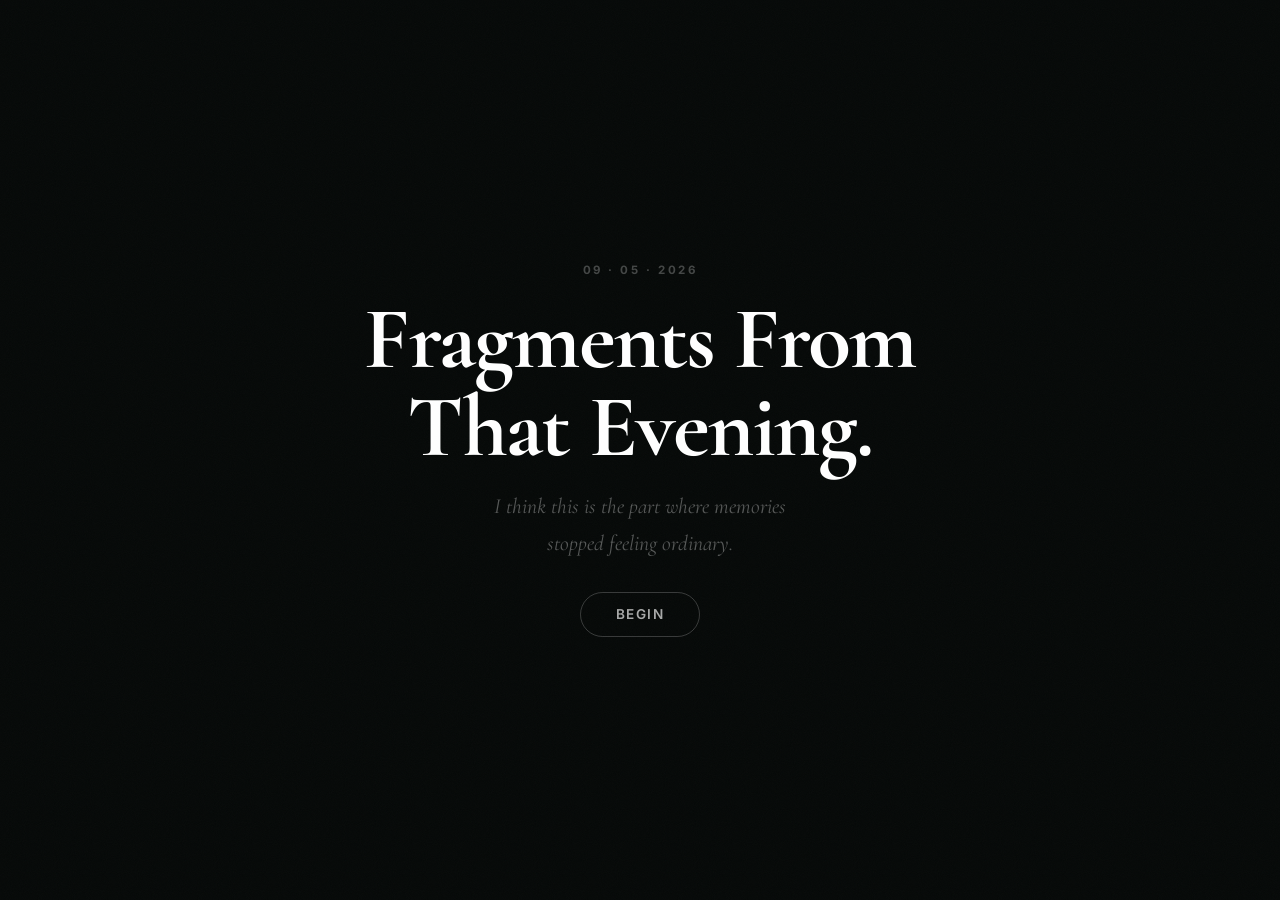
==== gallery.html @ 1397a193 "updated for bday" ====
<!DOCTYPE html>
<html lang="en">
<head>
  <meta charset="UTF-8" />
  <meta name="viewport" content="width=device-width, initial-scale=1.0" />
  <title>Fragments From That Evening</title>
  <link rel="preconnect" href="https://fonts.googleapis.com" />
  <link rel="preconnect" href="https://fonts.gstatic.com" crossorigin />
  <link href="https://fonts.googleapis.com/css2?family=Cormorant+Garamond:ital,wght@0,500;0,600;0,700;1,500;1,600&family=Inter:wght@400;500;600&family=Playfair+Display:ital,wght@0,600;1,600&family=Caveat:wght@400;600&display=swap" rel="stylesheet" />
  <link rel="stylesheet" href="gallery.css" />
</head>
<body>

  <!-- ── OPENING ───────────────────────────────────────────────────── -->
  <section class="g-opening" id="opening">
    <div class="g-grain"></div>
    <div class="g-opening-text">
      <p class="g-opening-date" id="ol1">09 · 05 · 2026</p>
      <h1 class="g-opening-title" id="ol2">Fragments From<br>That Evening.</h1>
      <p class="g-opening-sub" id="ol3">I think this is the part where memories<br>stopped feeling ordinary.</p>
      <button class="g-opening-btn" id="startBtn">Begin</button>
    </div>
  </section>

  <!-- ── MAIN ──────────────────────────────────────────────────────── -->
  <main class="g-main" id="mainScroll">
    <div class="g-grain"></div>

    <!-- ════════════════════════════════════════════════════════════════
         MOMENT 1 · THE ARRIVAL
         Style: Cinematic Scrapbook
         ════════════════════════════════════════════════════════════════ -->
    <section class="g-moment">
      <div class="g-act reveal">
        <span class="g-act-num">01</span>
        <span class="g-act-name">she didn't hesitate once</span>
      </div>

      <!-- HERO -->
      <div class="g-hero reveal" data-lb="0">
        <img src="images/page_top.jpg" alt="" />
        <span class="g-hero-note">the moment they found her</span>
      </div>

      <!-- handwritten note beside two polaroids -->
      <div class="g-scrap-row reveal">
        <div class="g-handnote">
          <p>black dress.</p>
          <p>birds on her hands.</p>
          <p>she didn't even<br>think twice.</p>
        </div>
        <div class="g-polaroid g-pol--tilt-r" data-lb="1">
          <img src="images/bird_on_her_head.jpg" alt="" />
          <span>they trusted her.</span>
        </div>
        <div class="g-polaroid g-pol--tilt-l g-pol--overlap" data-lb="2">
          <img src="images/IMG_20260509_170441.jpg" alt="" />
          <span>just like that.</span>
        </div>
      </div>

      <!-- floating thought -->
      <p class="g-float reveal">I don't think you realized how carefully I watched that day.</p>

      <!-- 3 tiny photos -->
      <div class="g-tiny-row reveal">
        <div class="g-tiny" data-lb="3"><img src="images/IMG_20260509_170448.jpg" alt="" /></div>
        <div class="g-tiny" data-lb="4"><img src="images/IMG_20260509_170449.jpg" alt="" /></div>
        <div class="g-tiny" data-lb="5"><img src="images/IMG_20260509_170536.jpg" alt="" /></div>
      </div>

      <!-- big quote -->
      <blockquote class="g-quote reveal">
        Three parrots at once.<br>
        She didn't even blink.<br>
        <em>Just smiled.</em>
      </blockquote>

      <!-- wide image -->
      <div class="g-wide reveal" data-lb="6">
        <img src="images/IMG_20260509_170541.jpg" alt="" />
      </div>
    </section>

    <div class="g-breath"></div>

    <!-- ════════════════════════════════════════════════════════════════
         MOMENT 2 · SOFTNESS
         Style: Memory Board (pinned, tilted, overlapping)
         ════════════════════════════════════════════════════════════════ -->
    <section class="g-moment">
      <div class="g-act reveal">
        <span class="g-act-num">02</span>
        <span class="g-act-name">Softness</span>
      </div>

      <!-- HERO -->
      <div class="g-hero reveal" data-lb="7">
        <img src="images/bird_on_her_head_v1.jpg" alt="" />
        <span class="g-hero-note">deeper into the park</span>
      </div>

      <!-- big quote -->
      <blockquote class="g-quote g-quote--center reveal">
        For a while, I genuinely thought<br>
        <em>you were made entirely out of softness.</em>
      </blockquote>

      <!-- Memory board -->
      <div class="g-board reveal">
        <div class="g-pin g-pin--tl" data-lb="8">
          <div class="g-tape"></div>
          <img src="images/IMG_20260509_170659.jpg" alt="" />
          <span class="g-pin-note">the yellow one.</span>
        </div>
        <div class="g-pin g-pin--tr" data-lb="9">
          <div class="g-tape"></div>
          <img src="images/IMG_20260509_170716.jpg" alt="" />
          <span class="g-pin-note">the curious one.</span>
        </div>
        <div class="g-pin g-pin--bl" data-lb="10">
          <div class="g-tape"></div>
          <img src="images/IMG_20260509_170717.jpg" alt="" />
          <span class="g-pin-note">the bold one.</span>
        </div>
        <div class="g-pin g-pin--br" data-lb="11">
          <div class="g-tape"></div>
          <img src="images/IMG_20260509_170719.jpg" alt="" />
          <span class="g-pin-note">all of them.</span>
        </div>
        <div class="g-board-note">
          <p>they kept landing<br>on your hands.</p>
        </div>
      </div>

      <!-- wide -->
      <div class="g-wide reveal" data-lb="12">
        <img src="images/IMG_20260509_170722.jpg" alt="" />
      </div>
    </section>

    <div class="g-breath"></div>

    <!-- ════════════════════════════════════════════════════════════════
         MOMENT 3 · THE HEART · The birds trusted you
         Style: Full-bleed centerpiece + film roll
         ════════════════════════════════════════════════════════════════ -->
    <section class="g-moment g-moment--heart">

      <div class="g-act g-act--light reveal">
        <span class="g-act-num">03</span>
        <span class="g-act-name">The birds trusted you</span>
      </div>

      <p class="g-float g-float--center reveal">This is the part I keep coming back to.</p>

      <!-- CENTERPIECE -->
      <div class="g-centerpiece reveal" data-lb="13">
        <img src="images/IMG_20260509_170907.jpg" alt="" />
        <div class="g-centerpiece-overlay">
          <p class="g-cp-big">Even the bird<br>trusted you instantly.</p>
          <p class="g-cp-small">I understood why.</p>
        </div>
      </div>

      <!-- FILM ROLL -->
      <div class="g-film reveal">
        <div class="g-film-sprocket"></div>
        <div class="g-film-track">
          <div class="g-film-cell" data-lb="14"><img src="images/IMG_20260509_170908.jpg" alt="" /></div>
          <div class="g-film-cell" data-lb="15"><img src="images/IMG_20260509_170909.jpg" alt="" /></div>
          <div class="g-film-cell" data-lb="16"><img src="images/bird_on_her_head_v2.jpg" alt="" /></div>
          <div class="g-film-cell" data-lb="17"><img src="images/IMG_20260509_170925.jpg" alt="" /></div>
          <div class="g-film-cell" data-lb="18"><img src="images/IMG_20260509_171008.jpg" alt="" /></div>
        </div>
        <div class="g-film-sprocket"></div>
      </div>

      <!-- polaroids -->
      <div class="g-polaroid-row reveal">
        <div class="g-polaroid g-pol--tilt-l" data-lb="19">
          <img src="images/IMG_20260509_171145.jpg" alt="" />
          <span>then the green one.</span>
        </div>
        <div class="g-polaroid g-pol--tilt-r" data-lb="20">
          <img src="images/IMG_20260509_171146.jpg" alt="" />
          <span>and she smiled.</span>
        </div>
      </div>

      <blockquote class="g-quote g-quote--center g-quote--light reveal">
        But this time, instead of just watching —<br>
        <em>I captured it.</em><br>
        <small>And somehow, that became one of my favorite moments from that day.</small>
      </blockquote>

    </section>

    <div class="g-breath"></div>

    <!-- ════════════════════════════════════════════════════════════════
         MOMENT 4 · WALKING AROUND
         Style: Scrapbook + film roll
         ════════════════════════════════════════════════════════════════ -->
    <section class="g-moment">
      <div class="g-act reveal">
        <span class="g-act-num">04</span>
        <span class="g-act-name">the one that chose her</span>
      </div>

      <!-- scrap row -->
      <div class="g-scrap-row reveal">
        <div class="g-polaroid g-pol--tilt-l" data-lb="21">
          <img src="images/bird_on_her_shoulder.jpg" alt="" />
          <span>on your shoulder.</span>
        </div>
        <div class="g-handnote g-handnote--right">
          <p>Some of the best<br>moments happen<br>when nobody<br>planned them.</p>
        </div>
        <div class="g-polaroid g-pol--tilt-r" data-lb="22">
          <img src="images/bird_on_her_shoulder_v1.jpg" alt="" />
          <span>and it stayed.</span>
        </div>
      </div>

      <!-- film roll -->
      <div class="g-film reveal">
        <div class="g-film-sprocket"></div>
        <div class="g-film-track">
          <div class="g-film-cell" data-lb="23"><img src="images/bird_on_her_shoulder_v2.jpg" alt="" /></div>
          <div class="g-film-cell" data-lb="24"><img src="images/her_hand_on_me.jpg" alt="" /></div>
          <div class="g-film-cell" data-lb="25"><img src="images/IMG_20260509_170542.jpg" alt="" /></div>
          <div class="g-film-cell" data-lb="26"><img src="images/IMG_20260509_172131_1.jpg" alt="" /></div>
        </div>
        <div class="g-film-sprocket"></div>
      </div>

      <!-- 3 tiny -->
      <div class="g-tiny-row reveal">
        <div class="g-tiny" data-lb="27"><img src="images/IMG_20260509_170908.jpg" alt="" /></div>
        <div class="g-tiny" data-lb="28"><img src="images/IMG_20260509_170909.jpg" alt="" /></div>
      </div>

      <p class="g-float reveal">I don't think you realized how much I was memorizing.</p>
    </section>

    <div class="g-breath"></div>

    <!-- ════════════════════════════════════════════════════════════════
         MOMENT 5 · KAUVERI AT SUNSET
         Style: Memory board + film roll + scrapbook close
         ════════════════════════════════════════════════════════════════ -->
    <section class="g-moment">
      <div class="g-act reveal">
        <span class="g-act-num">05</span>
        <span class="g-act-name">the big one</span>
      </div>

      <!-- HERO -->
      <div class="g-hero reveal" data-lb="29">
        <img src="images/macaw_on_her_sholder.jpg" alt="" />
        <span class="g-hero-note">she held out her hand</span>
      </div>

      <!-- film roll — macaw -->
      <div class="g-film reveal">
        <div class="g-film-sprocket"></div>
        <div class="g-film-track">
          <div class="g-film-cell" data-lb="30"><img src="images/macaw_on_her_sholder_v1.jpg" alt="" /></div>
          <div class="g-film-cell" data-lb="31"><img src="images/macaw_on_her_sholder_v2.jpg" alt="" /></div>
          <div class="g-film-cell" data-lb="32"><img src="images/macaw_on_her_sholder_v4.jpg" alt="" /></div>
          <div class="g-film-cell" data-lb="33"><img src="images/macaw_on_her_sholder.jpg" alt="" /></div>
        </div>
        <div class="g-film-sprocket"></div>
      </div>

      <div class="g-handwritten-center reveal">
        <p>the macaw. then the red one.<br>she was still smiling through all of it.</p>
      </div>

      <!-- memory board — red parrot -->
      <div class="g-board reveal">
        <div class="g-pin g-pin--tl" data-lb="34">
          <div class="g-tape"></div>
          <img src="images/IMG_20260509_172131_1.jpg" alt="" />
          <span class="g-pin-note">the red one.</span>
        </div>
        <div class="g-pin g-pin--tr" data-lb="35">
          <div class="g-tape"></div>
          <img src="images/IMG_20260509_172135.jpg" alt="" />
          <span class="g-pin-note">it stayed.</span>
        </div>
        <div class="g-pin g-pin--bl" data-lb="36">
          <div class="g-tape"></div>
          <img src="images/IMG_20260509_172141.jpg" alt="" />
          <span class="g-pin-note">two at once.</span>
        </div>
        <div class="g-pin g-pin--br" data-lb="37">
          <div class="g-tape"></div>
          <img src="images/IMG_20260509_172141_1.jpg" alt="" />
          <span class="g-pin-note">still her.</span>
        </div>
        <div class="g-board-note">
          <p>they all<br>came to her.</p>
        </div>
      </div>

      <!-- scrap row — final selfies together -->
      <div class="g-scrap-row reveal">
        <div class="g-polaroid g-pol--tilt-l" data-lb="38">
          <img src="images/both.jpg" alt="" />
          <span>us, finally.</span>
        </div>
        <div class="g-polaroid g-pol--tilt-r" data-lb="39">
          <img src="images/both_v1.jpg" alt="" />
          <span></span>
        </div>
        <div class="g-polaroid g-pol--tilt-l2" data-lb="40">
          <img src="images/both_v2.jpg" alt="" />
          <span></span>
        </div>
        <div class="g-polaroid g-pol--tilt-r" data-lb="41">
          <img src="images/both_v3.jpg" alt="" />
          <span></span>
        </div>
        <div class="g-polaroid g-pol--tilt-l" data-lb="42">
          <img src="images/both_v4.jpg" alt="" />
          <span>one last one.</span>
        </div>
      </div>
    </section>

    <!-- ── CLOSING ────────────────────────────────────────────────── -->
    <div class="g-breath g-breath--xl"></div>

    <div class="g-closing reveal">
      <p>Some memories stayed in photographs.</p>
      <p>This one stayed long enough</p>
      <p>to become a story.</p>
    </div>

    <div class="g-closing-cta reveal">
      <a class="g-cta-btn" href="page5.html">
        See how I remembered it
        <svg xmlns="http://www.w3.org/2000/svg" width="20" height="20" viewBox="0 0 24 24" fill="none" stroke="currentColor" stroke-width="2" stroke-linecap="round" stroke-linejoin="round"><line x1="5" y1="12" x2="19" y2="12"/><polyline points="12 5 19 12 12 19"/></svg>
      </a>
      <a class="g-back-link" href="page4.html">← back to the story</a>
    </div>

  </main>

  <!-- ── LIGHTBOX ──────────────────────────────────────────────────── -->
  <div class="g-lightbox" id="lightbox">
    <button class="g-lb-close" id="lb-close">&#x2715;</button>
    <button class="g-lb-prev"  id="lb-prev">&#8592;</button>
    <img id="lb-img" src="" alt="" />
    <button class="g-lb-next"  id="lb-next">&#8594;</button>
  </div>

  <audio id="bgMusic" loop><source src="music/cinematic-ambient.mp3" type="audio/mpeg" /></audio>
  <audio id="birdAudio" src="music/birds-ambience.mp3" preload="auto"></audio>

  <script>
  // Opening sequence
  ['ol1','ol2','ol3'].forEach((id,i) =>
    setTimeout(() => document.getElementById(id).classList.add('visible'), 500 + i*550)
  );
  setTimeout(() => document.getElementById('startBtn').classList.add('visible'), 2200);

  document.getElementById('startBtn').addEventListener('click', () => {
    const music = document.getElementById('bgMusic');
    if (music.paused) { music.volume = 0.32; music.play().catch(()=>{}); }
    const op = document.getElementById('opening');
    op.classList.add('fade-out');
    setTimeout(() => {
      op.style.display = 'none';
      document.getElementById('mainScroll').classList.add('active');
    }, 800);
  });

  // Scroll reveal
  const io = new IntersectionObserver(
    entries => entries.forEach(e => { if(e.isIntersecting){ e.target.classList.add('visible'); io.unobserve(e.target); } }),
    { threshold: 0.07 }
  );
  document.querySelectorAll('.reveal').forEach(el => io.observe(el));

  // ── Bird ambience on centerpiece ──────────────────────────────────
  const bgMusic    = document.getElementById('bgMusic');
  const birdAudio  = document.getElementById('birdAudio');
  let birdDone     = false;

  function fadeVol(audio, from, to, ms) {
    const steps = 30, iv = ms / steps, d = (to - from) / steps;
    let v = from;
    const t = setInterval(() => {
      v = Math.min(Math.max(v + d, 0), 1);
      audio.volume = parseFloat(v.toFixed(3));
      if ((d > 0 && v >= to) || (d < 0 && v <= to)) clearInterval(t);
    }, iv);
  }

  const cpObs = new IntersectionObserver(entries => {
    entries.forEach(e => {
      if (e.isIntersecting && !birdDone) {
        birdDone = true;
        fadeVol(bgMusic, bgMusic.volume, 0.15, 1200);
        birdAudio.volume = 0;
        birdAudio.play().catch(() => {});
        fadeVol(birdAudio, 0, 0.45, 1200);
        setTimeout(() => {
          fadeVol(birdAudio, 0.45, 0, 2000);
          fadeVol(bgMusic, 0.15, 0.32, 2000);
          setTimeout(() => birdAudio.pause(), 2200);
        }, 13000);
      }
    });
  }, { threshold: 0.5 });

  const cp = document.querySelector('.g-centerpiece');
  if (cp) cpObs.observe(cp);

  // Lightbox — collect all clickable elements in DOM order
  const lbEls = Array.from(document.querySelectorAll('[data-lb]'))
    .sort((a,b) => +a.dataset.lb - +b.dataset.lb);
  const lb    = document.getElementById('lightbox');
  const lbImg = document.getElementById('lb-img');
  let cur = 0;

  function lbOpen(idx){
    cur = idx;
    lbImg.src = lbEls[idx].querySelector('img').src;
    lb.classList.add('open');
    document.body.style.overflow = 'hidden';
  }
  function lbClose(){
    lb.classList.remove('open');
    document.body.style.overflow = '';
    lbImg.src = '';
  }
  function lbPrev(){ lbOpen((cur - 1 + lbEls.length) % lbEls.length); }
  function lbNext(){ lbOpen((cur + 1) % lbEls.length); }

  lbEls.forEach((el,i) => { el.style.cursor='zoom-in'; el.addEventListener('click', ()=>lbOpen(i)); });
  document.getElementById('lb-close').addEventListener('click', lbClose);
  document.getElementById('lb-prev').addEventListener('click', e=>{ e.stopPropagation(); lbPrev(); });
  document.getElementById('lb-next').addEventListener('click', e=>{ e.stopPropagation(); lbNext(); });
  lb.addEventListener('click', e=>{ if(e.target===lb) lbClose(); });
  document.addEventListener('keydown', e=>{
    if(!lb.classList.contains('open')) return;
    if(e.key==='Escape') lbClose();
    if(e.key==='ArrowLeft') lbPrev();
    if(e.key==='ArrowRight') lbNext();
  });
  </script>
</body>
</html>
---- gallery.css ----
/* ── Reset ────────────────────────────────────────────────────────────── */
*,*::before,*::after{box-sizing:border-box;margin:0;padding:0;}
html{scroll-behavior:smooth;}
body{background:#090c0b;color:#dde5e0;font-family:"Inter",Arial,sans-serif;overflow-x:hidden;}
img{display:block;max-width:100%;}

/* ── Grain ────────────────────────────────────────────────────────────── */
.g-grain{
  position:fixed;inset:0;pointer-events:none;z-index:998;opacity:0.028;
  background-image:url("data:image/svg+xml,%3Csvg viewBox='0 0 200 200' xmlns='http://www.w3.org/2000/svg'%3E%3Cfilter id='n'%3E%3CfeTurbulence type='fractalNoise' baseFrequency='0.85' numOctaves='4' stitchTiles='stitch'/%3E%3C/filter%3E%3Crect width='100%25' height='100%25' filter='url(%23n)'/%3E%3C/svg%3E");
  background-size:160px 160px;
  animation:grain .35s steps(1) infinite;
}
@keyframes grain{
  0%,100%{transform:translate(0,0);}10%{transform:translate(-2%,-3%);}
  20%{transform:translate(3%,2%);}30%{transform:translate(-1%,4%);}
  40%{transform:translate(4%,-1%);}50%{transform:translate(-3%,3%);}
  60%{transform:translate(2%,-4%);}70%{transform:translate(-4%,1%);}
  80%{transform:translate(1%,3%);}90%{transform:translate(3%,-2%);}
}

/* ── Opening ──────────────────────────────────────────────────────────── */
.g-opening{
  position:fixed;inset:0;z-index:100;background:#050807;
  display:flex;align-items:center;justify-content:center;
  transition:opacity 800ms ease;
}
.g-opening.fade-out{opacity:0;pointer-events:none;}

.g-opening-text{text-align:center;display:flex;flex-direction:column;align-items:center;gap:1.1rem;}

.g-opening-date,.g-opening-title,.g-opening-sub,.g-opening-btn{
  opacity:0;transform:translateY(10px);
  transition:opacity 700ms ease,transform 700ms ease;
}
.g-opening-date.visible,.g-opening-title.visible,
.g-opening-sub.visible,.g-opening-btn.visible{opacity:1;transform:none;}

.g-opening-date{
  color:rgba(255,255,255,.25);font-size:.72rem;font-weight:700;
  letter-spacing:.22em;text-transform:uppercase;
}
.g-opening-title{
  font-family:"Cormorant Garamond",Georgia,serif;
  font-size:clamp(2.4rem,8vw,5.5rem);font-weight:700;
  color:#fff;line-height:1;letter-spacing:-.02em;
}
.g-opening-sub{
  font-family:"Cormorant Garamond",Georgia,serif;
  font-size:clamp(1rem,2.4vw,1.35rem);font-style:italic;
  color:rgba(255,255,255,.32);line-height:1.7;
}
.g-opening-btn{
  margin-top:.8rem;padding:.85rem 2.2rem;
  border:1px solid rgba(255,255,255,.2);border-radius:100px;
  background:transparent;color:rgba(255,255,255,.65);
  font-family:"Inter",Arial,sans-serif;font-size:.85rem;
  font-weight:600;letter-spacing:.1em;text-transform:uppercase;cursor:pointer;
  transition:opacity 700ms ease,transform 700ms ease,background 200ms ease,color 200ms ease;
}
.g-opening-btn:hover{background:rgba(255,255,255,.08);color:#fff;}

/* ── Main ─────────────────────────────────────────────────────────────── */
.g-main{display:none;position:relative;}
.g-main.active{display:block;}

/* ── Reveal ───────────────────────────────────────────────────────────── */
.reveal{opacity:0;transform:translateY(26px);
  transition:opacity 880ms cubic-bezier(.22,1,.36,1),transform 880ms cubic-bezier(.22,1,.36,1);}
.reveal.visible{opacity:1;transform:none;}
@media(prefers-reduced-motion:reduce){.reveal{opacity:1;transform:none;transition:none;}}

/* ── Moment wrapper ───────────────────────────────────────────────────── */
.g-moment{
  max-width:1060px;margin:0 auto;
  padding:clamp(4rem,10vw,7rem) clamp(1rem,3vw,2.5rem) 0;
}
.g-moment--heart{max-width:100%;padding-left:0;padding-right:0;}
.g-moment--heart .g-act,
.g-moment--heart .g-float,
.g-moment--heart .g-film,
.g-moment--heart .g-polaroid-row,
.g-moment--heart .g-quote{
  max-width:1060px;margin-left:auto;margin-right:auto;
  padding-left:clamp(1rem,3vw,2.5rem);padding-right:clamp(1rem,3vw,2.5rem);
}

/* ── Act label ────────────────────────────────────────────────────────── */
.g-act{
  display:flex;align-items:baseline;gap:.9rem;
  margin-bottom:clamp(2rem,5vw,3.5rem);
  padding-bottom:1rem;border-bottom:1px solid rgba(255,255,255,.06);
}
.g-act--light{border-bottom-color:rgba(255,255,255,.1);}
.g-act-num{
  font-family:"Cormorant Garamond",Georgia,serif;
  font-size:clamp(2.5rem,7vw,4.5rem);font-weight:700;
  color:rgba(255,255,255,.06);line-height:1;flex-shrink:0;
}
.g-act-name{
  font-family:"Cormorant Garamond",Georgia,serif;
  font-size:clamp(1.3rem,3.2vw,2rem);font-weight:600;
  font-style:italic;color:rgba(255,255,255,.38);
}

/* ── Breath ───────────────────────────────────────────────────────────── */
.g-breath{height:clamp(4rem,12vw,8rem);}
.g-breath--xl{height:clamp(6rem,18vw,12rem);}

/* ════════════════════════════════════════════════════════════════════════
   STYLE A · CINEMATIC SCRAPBOOK
   ════════════════════════════════════════════════════════════════════════ */

/* Hero photo */
.g-hero{
  position:relative;width:100%;overflow:hidden;border-radius:4px;
  margin-bottom:clamp(1.2rem,3vw,2rem);
}
.g-hero img{
  width:100%;aspect-ratio:4/5;object-fit:cover;object-position:center 30%;
  display:block;transition:transform 600ms cubic-bezier(.22,1,.36,1);
}
.g-hero:hover img{transform:scale(1.02);}
.g-hero-note{
  position:absolute;bottom:1rem;left:1.2rem;
  font-family:"Caveat",cursive;font-size:clamp(.9rem,2vw,1.15rem);
  color:rgba(255,255,255,.5);pointer-events:none;
}

/* Wide photo */
.g-wide{overflow:hidden;border-radius:4px;margin-bottom:clamp(1rem,3vw,2rem);}
.g-wide img{
  width:100%;aspect-ratio:16/9;object-fit:cover;object-position:center 20%;
  display:block;transition:transform 600ms ease;
}
.g-wide:hover img{transform:scale(1.02);}

/* Scrap row — handnote + polaroids side by side */
.g-scrap-row{
  display:flex;align-items:flex-end;gap:clamp(.8rem,2.5vw,2rem);
  margin-bottom:clamp(1.5rem,4vw,3rem);flex-wrap:wrap;
}

/* Handwritten note */
.g-handnote{
  flex:1;min-width:140px;
  font-family:"Caveat",cursive;
  font-size:clamp(1.1rem,2.5vw,1.5rem);
  color:rgba(255,255,255,.38);line-height:1.7;
}
.g-handnote--right{text-align:right;}

/* Floating thought */
.g-float{
  text-align:center;
  padding:clamp(2rem,6vw,4rem) clamp(2rem,8vw,8rem);
  font-family:"Playfair Display",Georgia,serif;
  font-size:clamp(.95rem,2.2vw,1.3rem);font-style:italic;
  color:rgba(255,255,255,.2);line-height:1.8;letter-spacing:.02em;
}
.g-float--center{padding-left:1rem;padding-right:1rem;}

/* 3 tiny photos */
.g-tiny-row{
  display:flex;gap:6px;margin-bottom:clamp(1rem,3vw,2rem);
}
.g-tiny{flex:1;overflow:hidden;border-radius:3px;}
.g-tiny img{
  width:100%;aspect-ratio:9/16;object-fit:cover;object-position:center 15%;
  display:block;transition:transform 400ms ease;
}
.g-tiny:hover img{transform:scale(1.05);}

/* Big quote */
.g-quote{
  padding:clamp(2.5rem,7vw,5rem) clamp(1rem,5vw,4rem);
  font-family:"Cormorant Garamond",Georgia,serif;
  font-size:clamp(1.5rem,4vw,2.6rem);font-weight:600;
  color:rgba(255,255,255,.65);line-height:1.55;
  border-left:3px solid rgba(255,255,255,.1);
  margin-bottom:clamp(1rem,3vw,2rem);
}
.g-quote em{font-style:italic;color:rgba(255,255,255,.85);}
.g-quote small{
  display:block;margin-top:1rem;
  font-size:clamp(.85rem,1.8vw,1.05rem);
  color:rgba(255,255,255,.28);font-style:normal;font-weight:500;
}
.g-quote--center{border-left:none;text-align:center;}
.g-quote--light{color:rgba(255,255,255,.7);}

/* ════════════════════════════════════════════════════════════════════════
   STYLE B · MEMORY BOARD (pinned, tilted, tape)
   ════════════════════════════════════════════════════════════════════════ */
.g-board{
  position:relative;
  min-height:clamp(320px,55vw,560px);
  margin:clamp(1rem,3vw,2rem) 0 clamp(1.5rem,4vw,3rem);
  background:rgba(255,255,255,.03);
  border-radius:8px;
  border:1px solid rgba(255,255,255,.06);
  overflow:hidden;
}

.g-pin{
  position:absolute;
  width:clamp(120px,20vw,200px);
  background:#f5f0e8;
  padding:8px 8px 32px;
  box-shadow:0 6px 24px rgba(0,0,0,.5),0 2px 6px rgba(0,0,0,.3);
}
.g-pin img{width:100%;aspect-ratio:4/5;object-fit:cover;object-position:center 15%;display:block;}
.g-pin-note{
  display:block;margin-top:6px;text-align:center;
  font-family:"Caveat",cursive;font-size:clamp(.8rem,1.8vw,1rem);color:#3a3530;
}
.g-tape{
  position:absolute;top:-10px;left:50%;transform:translateX(-50%);
  width:48px;height:20px;
  background:rgba(255,230,100,.55);
  border-radius:2px;
}

/* positions + tilts */
.g-pin--tl{top:5%;left:4%;transform:rotate(-4deg);}
.g-pin--tr{top:8%;right:5%;transform:rotate(3deg);}
.g-pin--bl{bottom:6%;left:8%;transform:rotate(2.5deg);}
.g-pin--br{bottom:4%;right:4%;transform:rotate(-3deg);}

.g-pin:hover{transform:rotate(0deg) scale(1.05)!important;z-index:2;transition:transform 250ms ease;}

/* board handwritten note */
.g-board-note{
  position:absolute;top:50%;left:50%;transform:translate(-50%,-50%);
  text-align:center;
  font-family:"Caveat",cursive;
  font-size:clamp(1rem,2.5vw,1.4rem);
  color:rgba(255,255,255,.22);
  line-height:1.7;
  pointer-events:none;
}

/* ════════════════════════════════════════════════════════════════════════
   STYLE C · FILM ROLL (Kodak negative strip)
   ════════════════════════════════════════════════════════════════════════ */
.g-film{
  background:#0e0e0e;
  margin:clamp(1.5rem,4vw,3rem) 0;
  padding:10px 0;
  border-top:2px solid #1a1a1a;
  border-bottom:2px solid #1a1a1a;
}
.g-film-sprocket{
  height:16px;
  background-image:repeating-linear-gradient(
    90deg,transparent 0,transparent 16px,#090c0b 16px,#090c0b 28px
  );
  margin:0 6px;
}
.g-film-track{
  display:flex;gap:4px;padding:8px 6px;
  overflow-x:auto;scrollbar-width:none;
}
.g-film-track::-webkit-scrollbar{display:none;}
.g-film-cell{
  flex:0 0 clamp(130px,20vw,220px);overflow:hidden;
}
.g-film-cell img{
  width:100%;aspect-ratio:9/16;object-fit:cover;object-position:center 10%;
  display:block;filter:sepia(.12) contrast(1.06);
  transition:transform 380ms ease,filter 380ms ease;
}
.g-film-cell:hover img{transform:scale(1.06);filter:sepia(0) contrast(1.1);}

/* ════════════════════════════════════════════════════════════════════════
   CENTERPIECE (heart of the page)
   ════════════════════════════════════════════════════════════════════════ */
.g-centerpiece{
  position:relative;width:100%;overflow:hidden;
  margin-bottom:clamp(1.5rem,4vw,3rem);
}
.g-centerpiece img{
  width:100%;aspect-ratio:3/4;object-fit:cover;object-position:center 30%;
  display:block;filter:brightness(.65);
  transition:transform 700ms cubic-bezier(.22,1,.36,1);
}
.g-centerpiece:hover img{transform:scale(1.015);}
.g-centerpiece-overlay{
  position:absolute;inset:0;display:flex;flex-direction:column;
  align-items:center;justify-content:center;text-align:center;
  padding:2rem;pointer-events:none;
}
.g-cp-big{
  font-family:"Cormorant Garamond",Georgia,serif;
  font-size:clamp(2.2rem,7vw,5.5rem);font-weight:700;
  color:#fff;line-height:1.05;letter-spacing:-.01em;
  text-shadow:0 2px 40px rgba(0,0,0,.6);
}
.g-cp-small{
  margin-top:1rem;
  font-family:"Cormorant Garamond",Georgia,serif;
  font-size:clamp(1rem,2.5vw,1.6rem);font-style:italic;
  color:rgba(255,255,255,.6);text-shadow:0 2px 20px rgba(0,0,0,.5);
}

/* Polaroid row (centered) */
.g-polaroid-row{
  display:flex;justify-content:center;align-items:flex-end;
  gap:clamp(.8rem,2.5vw,2rem);
  padding:clamp(1.5rem,4vw,3rem) 0;flex-wrap:wrap;
}

/* ════════════════════════════════════════════════════════════════════════
   POLAROIDS (shared)
   ════════════════════════════════════════════════════════════════════════ */
.g-polaroid{
  background:#f5f0e8;padding:10px 10px 36px;
  box-shadow:0 8px 32px rgba(0,0,0,.5),0 2px 8px rgba(0,0,0,.3);
  width:clamp(130px,20vw,210px);flex-shrink:0;
  transition:box-shadow 280ms ease;
}
.g-polaroid:hover{box-shadow:0 16px 48px rgba(0,0,0,.65);z-index:2;}
.g-polaroid img{
  width:100%;aspect-ratio:4/5;object-fit:cover;object-position:center 15%;display:block;
}
.g-polaroid span{
  display:block;margin-top:8px;text-align:center;
  font-family:"Caveat",cursive;font-size:clamp(.85rem,2vw,1.05rem);color:#3a3530;
}
.g-pol--tilt-l {transform:rotate(-3.5deg);}
.g-pol--tilt-r {transform:rotate(2.5deg);}
.g-pol--tilt-l2{transform:rotate(-1.5deg) translateY(-8px);}
.g-pol--overlap{margin-left:-20px;}
.g-pol--tilt-l:hover {transform:rotate(-1deg) scale(1.05)!important;}
.g-pol--tilt-r:hover {transform:rotate(1deg) scale(1.05)!important;}
.g-pol--tilt-l2:hover{transform:rotate(-.5deg) scale(1.05) translateY(-8px)!important;}

/* Handwritten center */
.g-handwritten-center{
  text-align:center;padding:clamp(2rem,6vw,4rem) clamp(1rem,4vw,3rem);
  font-family:"Caveat",cursive;
  font-size:clamp(1.2rem,3vw,1.8rem);
  color:rgba(255,255,255,.3);line-height:1.7;
}

/* ════════════════════════════════════════════════════════════════════════
   CLOSING
   ════════════════════════════════════════════════════════════════════════ */
.g-closing{
  text-align:center;
  padding:clamp(4rem,12vw,9rem) 1rem clamp(2rem,5vw,3rem);
  display:flex;flex-direction:column;gap:.2rem;
}
.g-closing p{
  font-family:"Cormorant Garamond",Georgia,serif;
  font-size:clamp(1.6rem,5vw,3.5rem);font-weight:600;
  color:rgba(255,255,255,.75);line-height:1.3;
  opacity:0;transform:translateY(14px);
  transition:opacity 900ms ease,transform 900ms ease;
}
.g-closing.visible p:nth-child(1){opacity:1;transform:none;transition-delay:0ms;}
.g-closing.visible p:nth-child(2){opacity:1;transform:none;transition-delay:280ms;}
.g-closing.visible p:nth-child(3){opacity:1;transform:none;transition-delay:560ms;}

.g-closing-cta{
  text-align:center;
  padding:clamp(2rem,5vw,3.5rem) 1rem clamp(4rem,10vw,7rem);
  display:flex;flex-direction:column;align-items:center;gap:1.4rem;
}
.g-cta-btn{
  display:inline-flex;align-items:center;gap:.7rem;
  padding:1rem 2rem;border:2px solid #c44963;border-radius:100px;
  background:transparent;color:#c44963;
  font-family:"Inter",Arial,sans-serif;font-size:.95rem;font-weight:700;
  letter-spacing:.06em;text-decoration:none;
  transition:background 220ms ease,color 220ms ease,transform 220ms ease;
}
.g-cta-btn:hover{background:#c44963;color:#fff;transform:translateX(4px);}
.g-back-link{
  color:rgba(255,255,255,.18);font-family:"Inter",Arial,sans-serif;
  font-size:.8rem;font-weight:500;letter-spacing:.06em;text-decoration:none;
  transition:color 200ms ease;
}
.g-back-link:hover{color:rgba(255,255,255,.45);}

/* ════════════════════════════════════════════════════════════════════════
   LIGHTBOX
   ════════════════════════════════════════════════════════════════════════ */
.g-lightbox{
  display:none;position:fixed;inset:0;z-index:1000;
  background:rgba(4,6,5,.97);align-items:center;justify-content:center;
  padding:1.5rem;cursor:zoom-out;
}
.g-lightbox.open{display:flex;}
.g-lightbox img{
  max-width:min(94vw,960px);max-height:92vh;width:auto;height:auto;
  border-radius:3px;object-fit:contain;animation:lb-in 200ms ease both;
}
.g-lb-close{
  position:fixed;top:1.2rem;right:1.4rem;background:none;border:none;
  color:rgba(255,255,255,.45);font-size:2rem;line-height:1;cursor:pointer;
  padding:.3rem .6rem;transition:color 160ms ease;
}
.g-lb-close:hover{color:#fff;}
.g-lb-prev,.g-lb-next{
  position:fixed;top:50%;transform:translateY(-50%);
  background:rgba(255,255,255,.05);border:1px solid rgba(255,255,255,.12);
  border-radius:50%;color:rgba(255,255,255,.6);
  width:3.2rem;height:3.2rem;display:flex;align-items:center;justify-content:center;
  cursor:pointer;font-size:1.3rem;transition:background 160ms ease,color 160ms ease;
}
.g-lb-prev{left:1rem;}.g-lb-next{right:1rem;}
.g-lb-prev:hover,.g-lb-next:hover{background:rgba(255,255,255,.14);color:#fff;}
@keyframes lb-in{from{opacity:0;transform:scale(.96);}to{opacity:1;transform:scale(1);}}

/* ════════════════════════════════════════════════════════════════════════
   RESPONSIVE
   ════════════════════════════════════════════════════════════════════════ */
@media(max-width:700px){
  .g-tiny-row{flex-wrap:wrap;}
  .g-tiny{flex:0 0 calc(33.33% - 4px);}
  .g-board{min-height:280px;}
  .g-pin{width:clamp(90px,24vw,140px);}
  .g-polaroid{width:clamp(110px,26vw,160px);}
}
@media(max-width:480px){
  .g-scrap-row{flex-direction:column;align-items:center;}
  .g-film-cell{flex:0 0 110px;}
  .g-lb-prev{left:.3rem;}.g-lb-next{right:.3rem;}
  .g-pol--overlap{margin-left:0;}
}
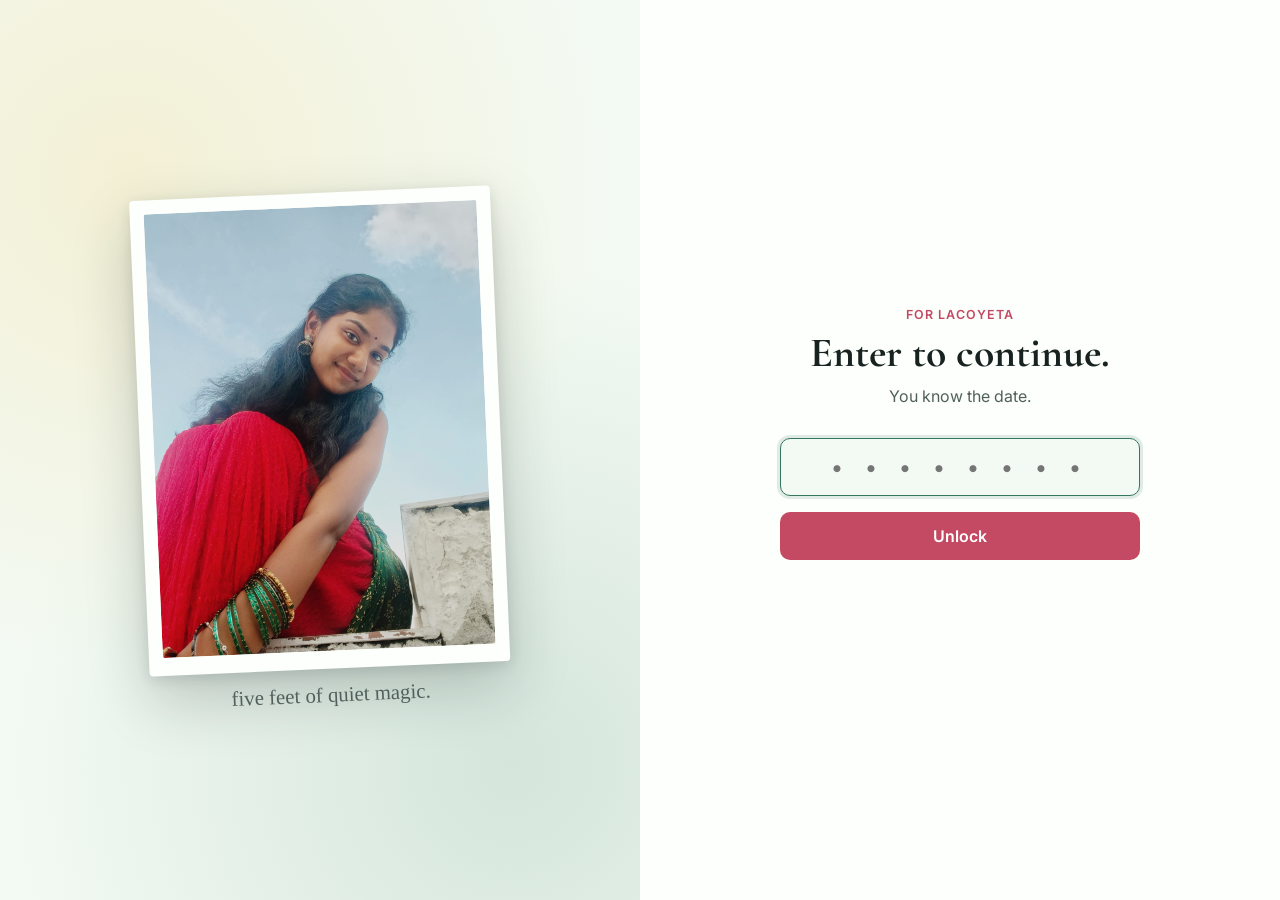
==== commit 917cb966: "updated for bday-v2" ====
--- a/gallery.html
+++ b/gallery.html
@@ -2,6 +2,7 @@
 <html lang="en">
 <head>
   <meta charset="UTF-8" />
+  <script>if (localStorage.getItem('lacoyetaUnlocked') !== 'true') location.replace('login.html');</script>
   <meta name="viewport" content="width=device-width, initial-scale=1.0" />
   <title>Fragments From That Evening</title>
   <link rel="preconnect" href="https://fonts.googleapis.com" />
@@ -307,10 +308,6 @@
 
       <!-- scrap row — final selfies together -->
       <div class="g-scrap-row reveal">
-        <div class="g-polaroid g-pol--tilt-l" data-lb="38">
-          <img src="images/both.jpg" alt="" />
-          <span>us, finally.</span>
-        </div>
         <div class="g-polaroid g-pol--tilt-r" data-lb="39">
           <img src="images/both_v1.jpg" alt="" />
           <span></span>
@@ -370,6 +367,11 @@
   document.getElementById('startBtn').addEventListener('click', () => {
     const music = document.getElementById('bgMusic');
     if (music.paused) { music.volume = 0.32; music.play().catch(()=>{}); }
+    // Prime birdAudio with a play+pause now, while we have a real user
+    // gesture, so the later hands-off play() from the scroll observer
+    // below isn't blocked by mobile autoplay restrictions.
+    const bird = document.getElementById('birdAudio');
+    bird.play().then(() => bird.pause()).catch(() => {});
     const op = document.getElementById('opening');
     op.classList.add('fade-out');
     setTimeout(() => {
